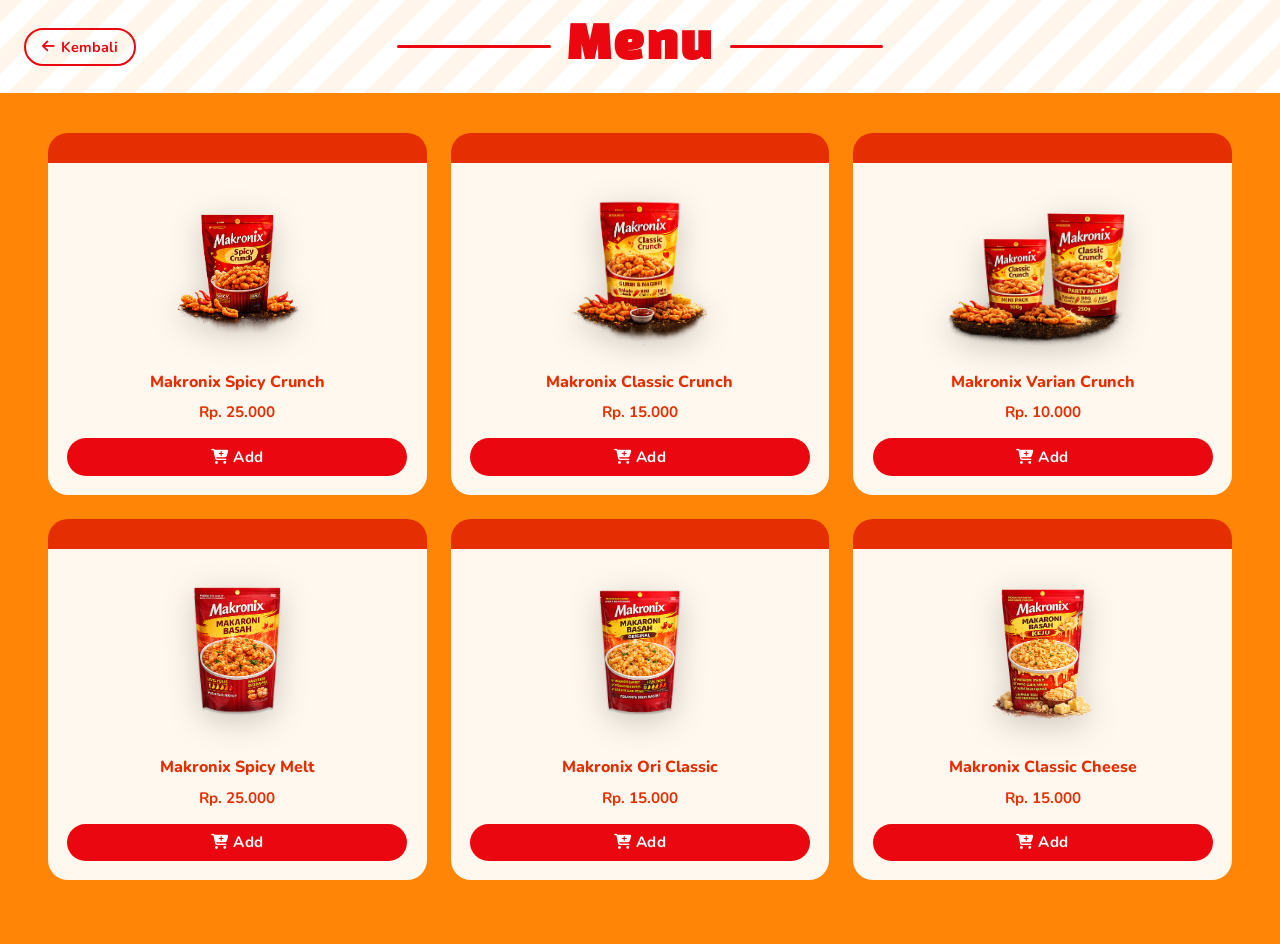
==== menu/index.html @ 7884b66d "style: menambah teks kembali di tombol kembali" ====
<!DOCTYPE html>
<html lang="en">
<head>
    <meta charset="UTF-8">
    <meta name="viewport" content="width=device-width, initial-scale=1.0">
    <title>Menu - Makronix</title>
    <link rel="icon" type="image/x-icon" href="/assets/logo.png">
    <link rel="stylesheet" href="style.css">
    <link rel="stylesheet" href="https://cdnjs.cloudflare.com/ajax/libs/font-awesome/6.5.1/css/all.min.css">
    <link rel="preconnect" href="https://fonts.googleapis.com" />
    <link rel="preconnect" href="https://fonts.gstatic.com" crossorigin />
    <link
        href="https://fonts.googleapis.com/css2?family=Black+Han+Sans&family=Nunito:wght@400;600;700;800;900&display=swap"
        rel="stylesheet" />
</head>
<body>
    <section class="header">
        <a href="../"><i class="fa-solid fa-arrow-left"></i> Kembali</a>
        <h1>Menu</h1>
    </section>

    <section class="menu-list">
        <div class="menu-card">
            <img src="/assets/menu/Makronix-Spicy-Crunch.png" alt="Makronix Spicy Crunch">
            <h2>Makronix Spicy Crunch</h2>
            <h2>Rp. 25.000</h2>
            <button class="add-btn"><i class="fa-solid fa-cart-plus"></i> Add</button>
        </div>
        <div class="menu-card">
            <img src="/assets/menu/Makronix-Classic-Crunch.png" alt="Makronix Classic Crunch">
            <h2>Makronix Classic Crunch</h2>
            <h2>Rp. 15.000</h2>
            <button class="add-btn"><i class="fa-solid fa-cart-plus"></i> Add</button>
        </div>
        <div class="menu-card">
            <img src="/assets/menu/Makronix-Varian-Crunch.png" alt="Makronix Varian Crunch">
            <h2>Makronix Varian Crunch</h2>
            <h2>Rp. 10.000</h2>
            <button class="add-btn"><i class="fa-solid fa-cart-plus"></i> Add</button>
        </div>
        <div class="menu-card">
            <img src="/assets/menu/Makronix-Spicy-Melt.png" alt="Makronix Spicy Melt">
            <h2>Makronix Spicy Melt</h2>
            <h2>Rp. 25.000</h2>
            <button class="add-btn"><i class="fa-solid fa-cart-plus"></i> Add</button>
        </div>
        <div class="menu-card">
            <img src="/assets/menu/Makronix-Ori-Classic.png" alt="Makronix Ori Classic">
            <h2>Makronix Ori Classic</h2>
            <h2>Rp. 15.000</h2>
            <button class="add-btn"><i class="fa-solid fa-cart-plus"></i> Add</button>
        </div>
        <div class="menu-card">
            <img src="/assets/menu/Makronix-CLassic-Cheese.png" alt="Makronix Classic Cheese">
            <h2>Makronix Classic Cheese</h2>
            <h2>Rp. 15.000</h2>
            <button class="add-btn"><i class="fa-solid fa-cart-plus"></i> Add</button>
        </div>
    </section>

</body>
</html>
---- menu/style.css ----
/* ============================================
   menu.css — Halaman Menu Makronix
   Gunakan bersama style.css (root variables)
   ============================================ */

/* Import root variables dari style.css jika dipakai standalone */
:root {
    --max-w: 1400px;
    --px: clamp(1.5rem, 4vw, 3rem);
    --color-primary:      #EA070F;
    --color-primary-dark: #E52E02;
    --color-secondary:    #FF8506;
    --color-accent:       #EDFE00;
    --color-text:         #1a0a00;
    --color-bg-warm:      #FFF8EE;
    --color-white:        #ffffff;
}

/* ============================================
   BASE
   ============================================ */
*, *::before, *::after {
    margin: 0;
    padding: 0;
    box-sizing: border-box;
}

body {
    font-family: 'Nunito', sans-serif;
    background-color: var(--color-secondary);
    min-height: 100vh;
    overflow-x: hidden;
}

/* ============================================
   HEADER
   ============================================ */
.header {
    background-color: var(--color-white);
    padding: 1.2rem 1.5rem;
    display: flex;
    align-items: center;
    justify-content: center;
    position: relative;

    /* garis diagonal tipis ala desain */
    background-image: repeating-linear-gradient(
        -45deg,
        transparent 0,
        transparent 18px,
        rgba(255, 133, 6, 0.08) 18px,
        rgba(255, 133, 6, 0.08) 36px
    );
}

.header a {
    position: absolute;
    left: 1.5rem;
    color: var(--color-primary);
    font-size: 0.9rem;
    font-weight: 700;
    text-decoration: none;
    padding: 0.45rem 1rem;
    border-radius: 999px;
    border: 2px solid var(--color-primary);
    display: flex;
    align-items: center;
    gap: 6px;
    transition: background 0.25s ease, color 0.25s ease;
}

.header a:hover {
    background: var(--color-primary);
    color: var(--color-white);
}

.header h1 {
    font-family: 'Black Han Sans', sans-serif;
    font-size: clamp(1.8rem, 4vw, 2.8rem);
    color: var(--color-primary);
    letter-spacing: 2px;
    /* garis kiri-kanan ala desain */
    display: flex;
    align-items: center;
    gap: 16px;
}

.header h1::before,
.header h1::after {
    content: '';
    display: block;
    width: clamp(60px, 12vw, 160px);
    height: 3px;
    background: var(--color-primary);
    border-radius: 2px;
}

/* ============================================
   MENU LIST — GRID
   ============================================ */
.menu-list {
    max-width: 1400px;
    margin: 0 auto;
    padding: 2.5rem var(--px) 4rem;

    display: grid;
    grid-template-columns: repeat(3, 1fr);
    gap: 1.5rem;
}

/* ============================================
   MENU CARD
   ============================================ */
.menu-card {
    background: var(--color-bg-warm);
    border-top: 30px solid var(--color-primary-dark);
    border-radius: 20px;
    padding: 1.4rem 1.2rem 1.2rem;

    display: flex;
    flex-direction: column;
    align-items: center;
    gap: 0.6rem;
    text-align: center;

    transition: transform 0.25s ease, box-shadow 0.25s ease;
    cursor: pointer;
}

.menu-card:hover {
    transform: translateY(-6px) scale(1.02);
    box-shadow: 0 12px 30px rgba(234, 7, 15, 0.2);
}

/* Area gambar produk */
.menu-card img {
    width: 100%;
    height: 170px;
    object-fit: contain;
    filter: drop-shadow(0 8px 16px rgba(0,0,0,0.2));
    transition: transform 0.3s ease;
}

.menu-card:hover img {
    transform: translateY(-5px) scale(1.04);
}

/* Placeholder gambar kosong */
.menu-card img:not([src]),
.menu-card img[src=""] {
    background: linear-gradient(135deg, #f0e8d8 0%, #e8dcc8 100%);
    border-radius: 12px;
    opacity: 0.5;
}

/* Nama produk */
.menu-card h2:first-of-type {
    font-size: 1rem;
    font-weight: 800;
    color: var(--color-primary-dark);
    line-height: 1.3;
    margin-top: 0.4rem;
}

/* Harga */
.menu-card h2:last-of-type {
    font-size: 0.95rem;
    font-weight: 700;
    color: var(--color-primary-dark);
    margin-bottom: 0.4rem;
}

/* Tombol Add */
.menu-card .add-btn,
.menu-card button {
    margin-top: auto;
    width: 100%;
    padding: 0.55rem 1rem;
    border: none;
    border-radius: 999px;
    background: var(--color-primary);
    color: var(--color-white);
    font-family: 'Nunito', sans-serif;
    font-size: 0.95rem;
    font-weight: 700;
    cursor: pointer;
    letter-spacing: 0.5px;
    transition: background 0.2s ease, transform 0.2s ease, box-shadow 0.2s ease;
}

.menu-card .add-btn:hover,
.menu-card button:hover {
    background: var(--color-primary-dark);
    transform: scale(0.96);
    box-shadow: 0 6px 18px rgba(234, 7, 15, 0.35);
}

/* ============================================
   RESPONSIVE
   ============================================ */
@media (max-width: 768px) {
    .menu-list {
        grid-template-columns: repeat(2, 1fr);
        gap: 1.2rem;
        padding: 2rem var(--px) 3rem;
    }

    .menu-card img {
        height: 140px;
    }

    .menu-card h2:first-of-type {
        font-size: 0.9rem;
    }

    .menu-card h2:last-of-type {
        font-size: 0.85rem;
    }
}

@media (max-width: 400px) {
    .menu-list {
        grid-template-columns: 1fr;
        padding: 1.5rem var(--px) 2.5rem;
    }

    .menu-card img {
        height: 180px;
    }

    .header h1 {
        font-size: 1.6rem;
    }
}
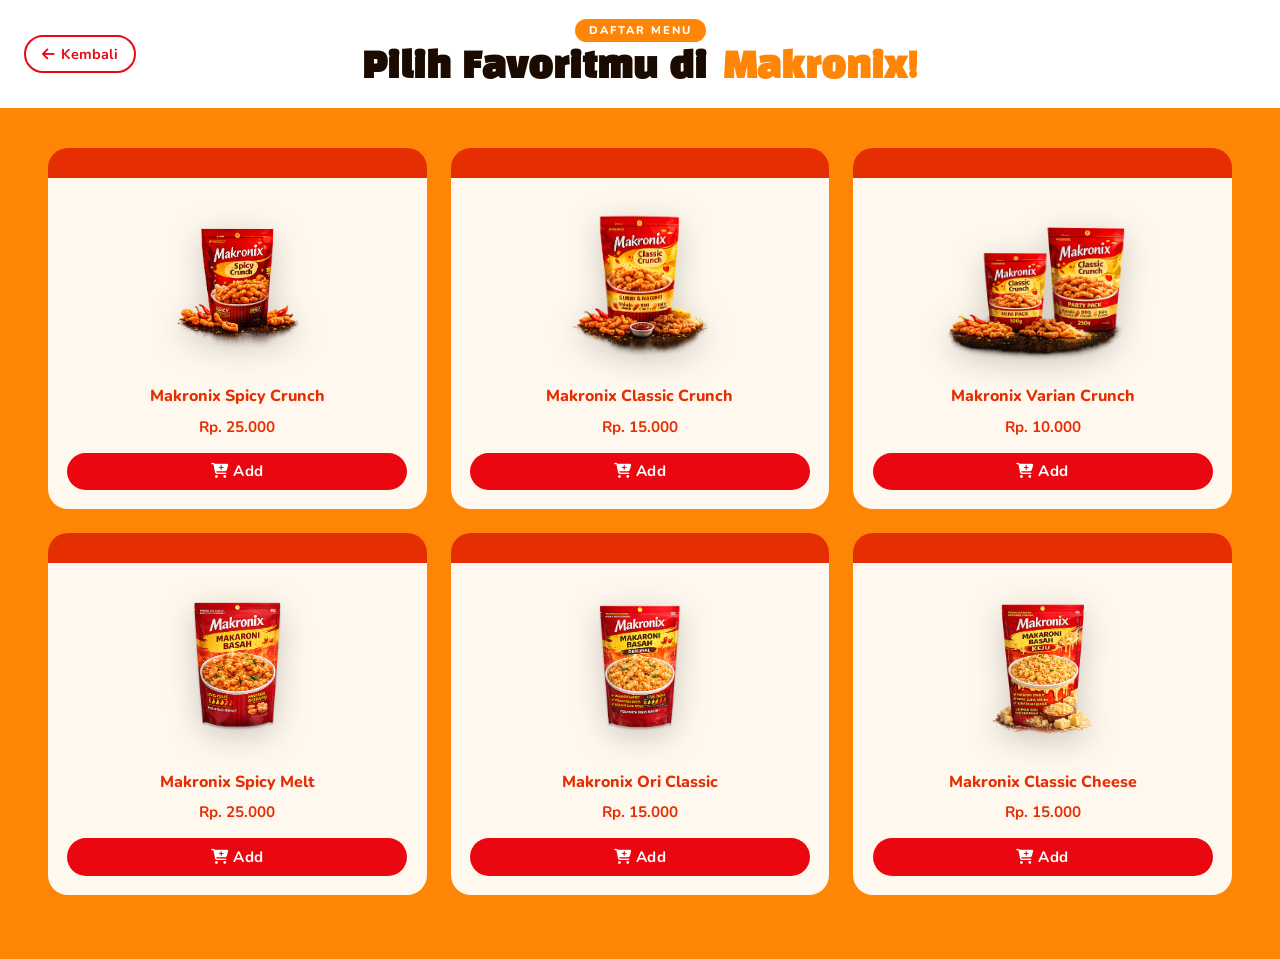
==== commit 9623673d: "style: ubah tema warna judul menu agar konsisten" ====
--- a/menu/index.html
+++ b/menu/index.html
@@ -15,8 +15,11 @@
 </head>
 <body>
     <section class="header">
-        <a href="../"><i class="fa-solid fa-arrow-left"></i> Kembali</a>
-        <h1>Menu</h1>
+    <a href="../"><i class="fa-solid fa-arrow-left"></i> Kembali</a>
+    <div class="header-title">
+        <span class="header-badge">DAFTAR MENU</span>
+        <h1>Pilih Favoritmu di <em>Makronix!</em></h1>
+    </div>
     </section>
 
     <section class="menu-list">
--- a/menu/style.css
+++ b/menu/style.css
@@ -42,15 +42,6 @@
     align-items: center;
     justify-content: center;
     position: relative;
-
-    /* garis diagonal tipis ala desain */
-    background-image: repeating-linear-gradient(
-        -45deg,
-        transparent 0,
-        transparent 18px,
-        rgba(255, 133, 6, 0.08) 18px,
-        rgba(255, 133, 6, 0.08) 36px
-    );
 }
 
 .header a {
@@ -76,23 +67,35 @@
 
 .header h1 {
     font-family: 'Black Han Sans', sans-serif;
-    font-size: clamp(1.8rem, 4vw, 2.8rem);
-    color: var(--color-primary);
+    font-size: clamp(1.4rem, 3vw, 2.2rem);
+    font-weight: 900;
+    line-height: 1.15;
+    color: var(--color-text);
+    display: flex;
+    align-items: center;
+    gap: 16px;
+}
+
+.header h1 em {
+    font-style: normal;
+    color: var(--color-secondary);
+}
+
+.header-title {
+    display: flex;
+    flex-direction: column;
+    align-items: center;
+    gap: 6px;
+}
+
+.header-badge {
+    background: var(--color-secondary);
+    color: var(--color-white);
+    font-size: 0.7rem;
+    font-weight: 800;
     letter-spacing: 2px;
-    /* garis kiri-kanan ala desain */
-    display: flex;
-    align-items: center;
-    gap: 16px;
-}
-
-.header h1::before,
-.header h1::after {
-    content: '';
-    display: block;
-    width: clamp(60px, 12vw, 160px);
-    height: 3px;
-    background: var(--color-primary);
-    border-radius: 2px;
+    padding: 4px 14px;
+    border-radius: 999px;
 }
 
 /* ============================================
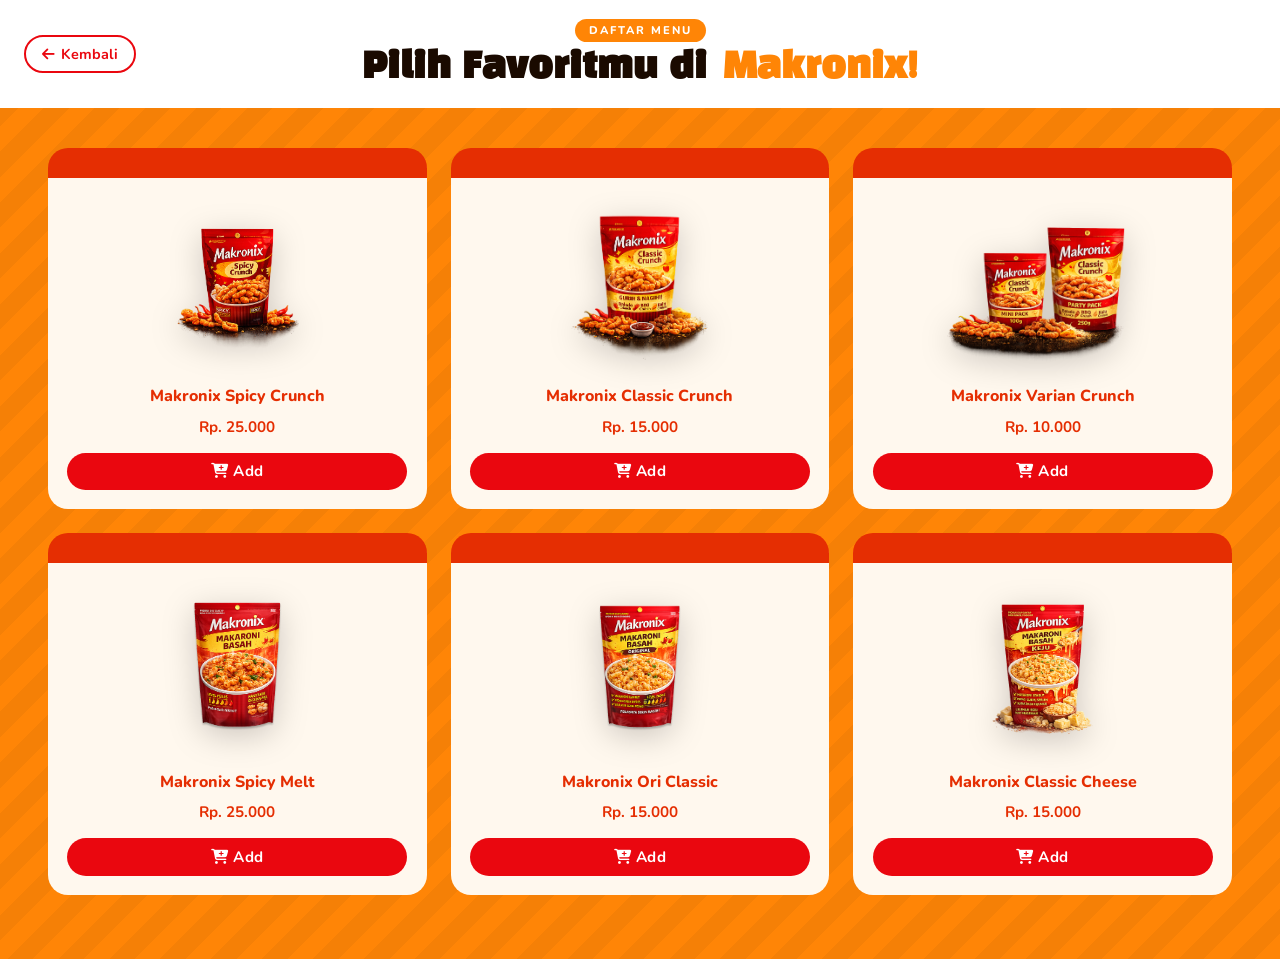
==== commit 363ddb12: "style: menghapus teks kembali di tampilan mobile" ====
--- a/menu/index.html
+++ b/menu/index.html
@@ -15,10 +15,10 @@
 </head>
 <body>
     <section class="header">
-    <a href="../"><i class="fa-solid fa-arrow-left"></i> Kembali</a>
+    <a href="../"><i class="fa-solid fa-arrow-left"></i><span class="btn-label"> Kembali</span></a>
     <div class="header-title">
         <span class="header-badge">DAFTAR MENU</span>
-        <h1>Pilih Favoritmu di <em>Makronix!</em></h1>
+        <h1>Pilih Favoritmu di<em>Makronix!</em></h1>
     </div>
     </section>
 
--- a/menu/style.css
+++ b/menu/style.css
@@ -30,6 +30,13 @@
     background-color: var(--color-secondary);
     min-height: 100vh;
     overflow-x: hidden;
+    background-image: repeating-linear-gradient(
+        -45deg,
+        transparent 0,
+        transparent 18px,
+        rgba(0, 0, 0, 0.04) 18px,
+        rgba(0, 0, 0, 0.04) 36px
+    );
 }
 
 /* ============================================
@@ -202,6 +209,36 @@
    RESPONSIVE
    ============================================ */
 @media (max-width: 768px) {
+     .header {
+        padding: 0.8rem 1.2rem;
+        flex-direction: row;        /* ubah ke row */
+        align-items: center;
+        justify-content: center;
+        position: relative;         /* tetap relative */
+    }
+
+    .header a {
+        position: absolute;         /* balik ke absolute */
+        left: 1.2rem;
+        font-size: 0.8rem;
+        padding: 0.35rem 0.6rem;
+    }
+
+    .header-title {
+        width: 100%;
+        align-items: center;
+        padding: 0 3.5rem;          /* beri ruang biar ga nabrak tombol back */
+        padding-right: 2rem;
+    }
+
+    .header h1 {
+        font-size: clamp(0.95rem, 4.5vw, 1.4rem);
+        text-align: center;
+        white-space: nowrap;
+    }
+    .header a .btn-label {
+        display: none;
+    }
     .menu-list {
         grid-template-columns: repeat(2, 1fr);
         gap: 1.2rem;
@@ -232,6 +269,11 @@
     }
 
     .header h1 {
-        font-size: 1.6rem;
+        font-size: 1rem;
+    }
+
+    .header-badge {
+        font-size: 0.6rem;
+        letter-spacing: 1.5px;
     }
 }
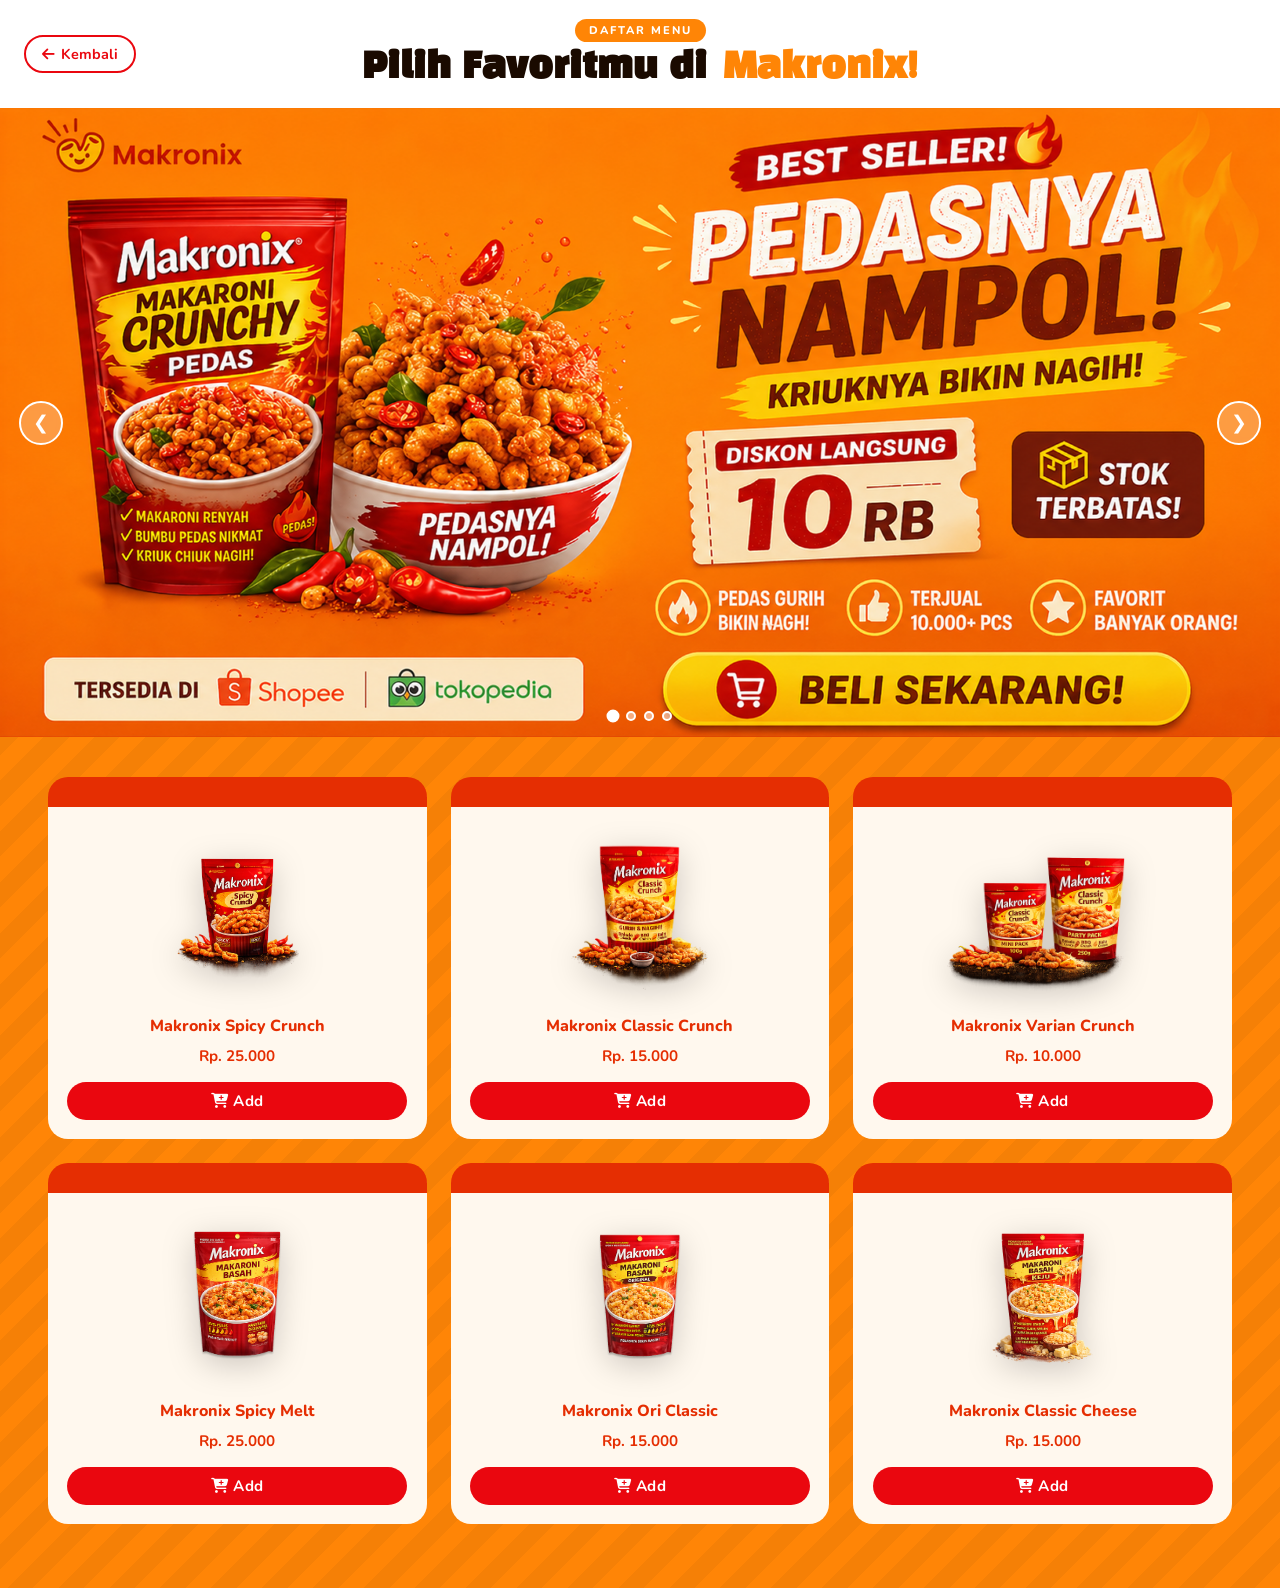
==== commit e61481bf: "feat: menambah banner di halaman menu" ====
--- a/menu/index.html
+++ b/menu/index.html
@@ -1,5 +1,6 @@
 <!DOCTYPE html>
 <html lang="en">
+
 <head>
     <meta charset="UTF-8">
     <meta name="viewport" content="width=device-width, initial-scale=1.0">
@@ -13,13 +14,33 @@
         href="https://fonts.googleapis.com/css2?family=Black+Han+Sans&family=Nunito:wght@400;600;700;800;900&display=swap"
         rel="stylesheet" />
 </head>
+
 <body>
     <section class="header">
-    <a href="../"><i class="fa-solid fa-arrow-left"></i><span class="btn-label"> Kembali</span></a>
-    <div class="header-title">
-        <span class="header-badge">DAFTAR MENU</span>
-        <h1>Pilih Favoritmu di<em>Makronix!</em></h1>
-    </div>
+        <a href="../"><i class="fa-solid fa-arrow-left"></i><span class="btn-label"> Kembali</span></a>
+        <div class="header-title">
+            <span class="header-badge">DAFTAR MENU</span>
+            <h1>Pilih Favoritmu di<em>Makronix!</em></h1>
+        </div>
+    </section>
+
+    <section class="banner">
+        <div class="banner-track">
+            <div class="banner-slide"><img src="/assets/banner/banner1.png" alt="Banner 1"></div>
+            <div class="banner-slide"><img src="/assets/banner/banner2.png" alt="Banner 2"></div>
+            <div class="banner-slide"><img src="/assets/banner/banner3.png" alt="Banner 3"></div>
+            <div class="banner-slide"><img src="/assets/banner/banner4.png" alt="Banner 4"></div>
+        </div>
+
+        <button class="banner-btn banner-prev">&#10094;</button>
+        <button class="banner-btn banner-next">&#10095;</button>
+
+        <div class="banner-dots">
+            <span class="dot active"></span>
+            <span class="dot"></span>
+            <span class="dot"></span>
+            <span class="dot"></span>
+        </div>
     </section>
 
     <section class="menu-list">
@@ -60,6 +81,7 @@
             <button class="add-btn"><i class="fa-solid fa-cart-plus"></i> Add</button>
         </div>
     </section>
+    <script src="/menu/script.js"></script>
+</body>
 
-</body>
 </html>
--- a/menu/style.css
+++ b/menu/style.css
@@ -276,4 +276,98 @@
         font-size: 0.6rem;
         letter-spacing: 1.5px;
     }
+}
+
+/* ============================================
+   BANNER SLIDER
+   ============================================ */
+.banner {
+    position: relative;
+    width: 100%;
+    overflow: hidden;
+}
+
+.banner-track {
+    display: flex;
+    transition: transform 0.5s cubic-bezier(0.4, 0, 0.2, 1);
+}
+
+.banner-slide {
+    min-width: 100%;
+}
+
+.banner-slide img {
+    width: 100%;
+    height: auto;
+    object-fit: contain;
+    display: block;
+}
+
+/* Tombol prev/next */
+.banner-btn {
+    position: absolute;
+    top: 50%;
+    transform: translateY(-50%);
+    background: rgba(255, 255, 255, 0.25);
+    border: 2px solid var(--color-white);
+    color: var(--color-white);
+    font-size: 1.2rem;
+    width: 44px;
+    height: 44px;
+    border-radius: 50%;
+    cursor: pointer;
+    display: flex;
+    align-items: center;
+    justify-content: center;
+    transition: background 0.25s ease, transform 0.25s ease;
+    backdrop-filter: blur(4px);
+    z-index: 10;
+}
+
+.banner-btn:hover {
+    background: var(--color-primary);
+    border-color: var(--color-primary);
+    transform: translateY(-50%) scale(1.1);
+}
+
+.banner-prev { left: 1.2rem; }
+.banner-next { right: 1.2rem; }
+
+/* Dots */
+.banner-dots {
+    position: absolute;
+    bottom: 1rem;
+    left: 50%;
+    transform: translateX(-50%);
+    display: flex;
+    gap: 8px;
+    z-index: 10;
+}
+
+.dot {
+    width: 10px;
+    height: 10px;
+    border-radius: 50%;
+    background: rgba(255, 255, 255, 0.5);
+    border: 2px solid var(--color-white);
+    cursor: pointer;
+    transition: background 0.3s ease, transform 0.3s ease;
+}
+
+.dot.active {
+    background: var(--color-white);
+    transform: scale(1.3);
+}
+
+/* Responsive */
+@media (max-width: 768px) {
+    .banner-slide img {
+        height: 220px;
+    }
+
+    .banner-btn {
+        width: 36px;
+        height: 36px;
+        font-size: 1rem;
+    }
 }
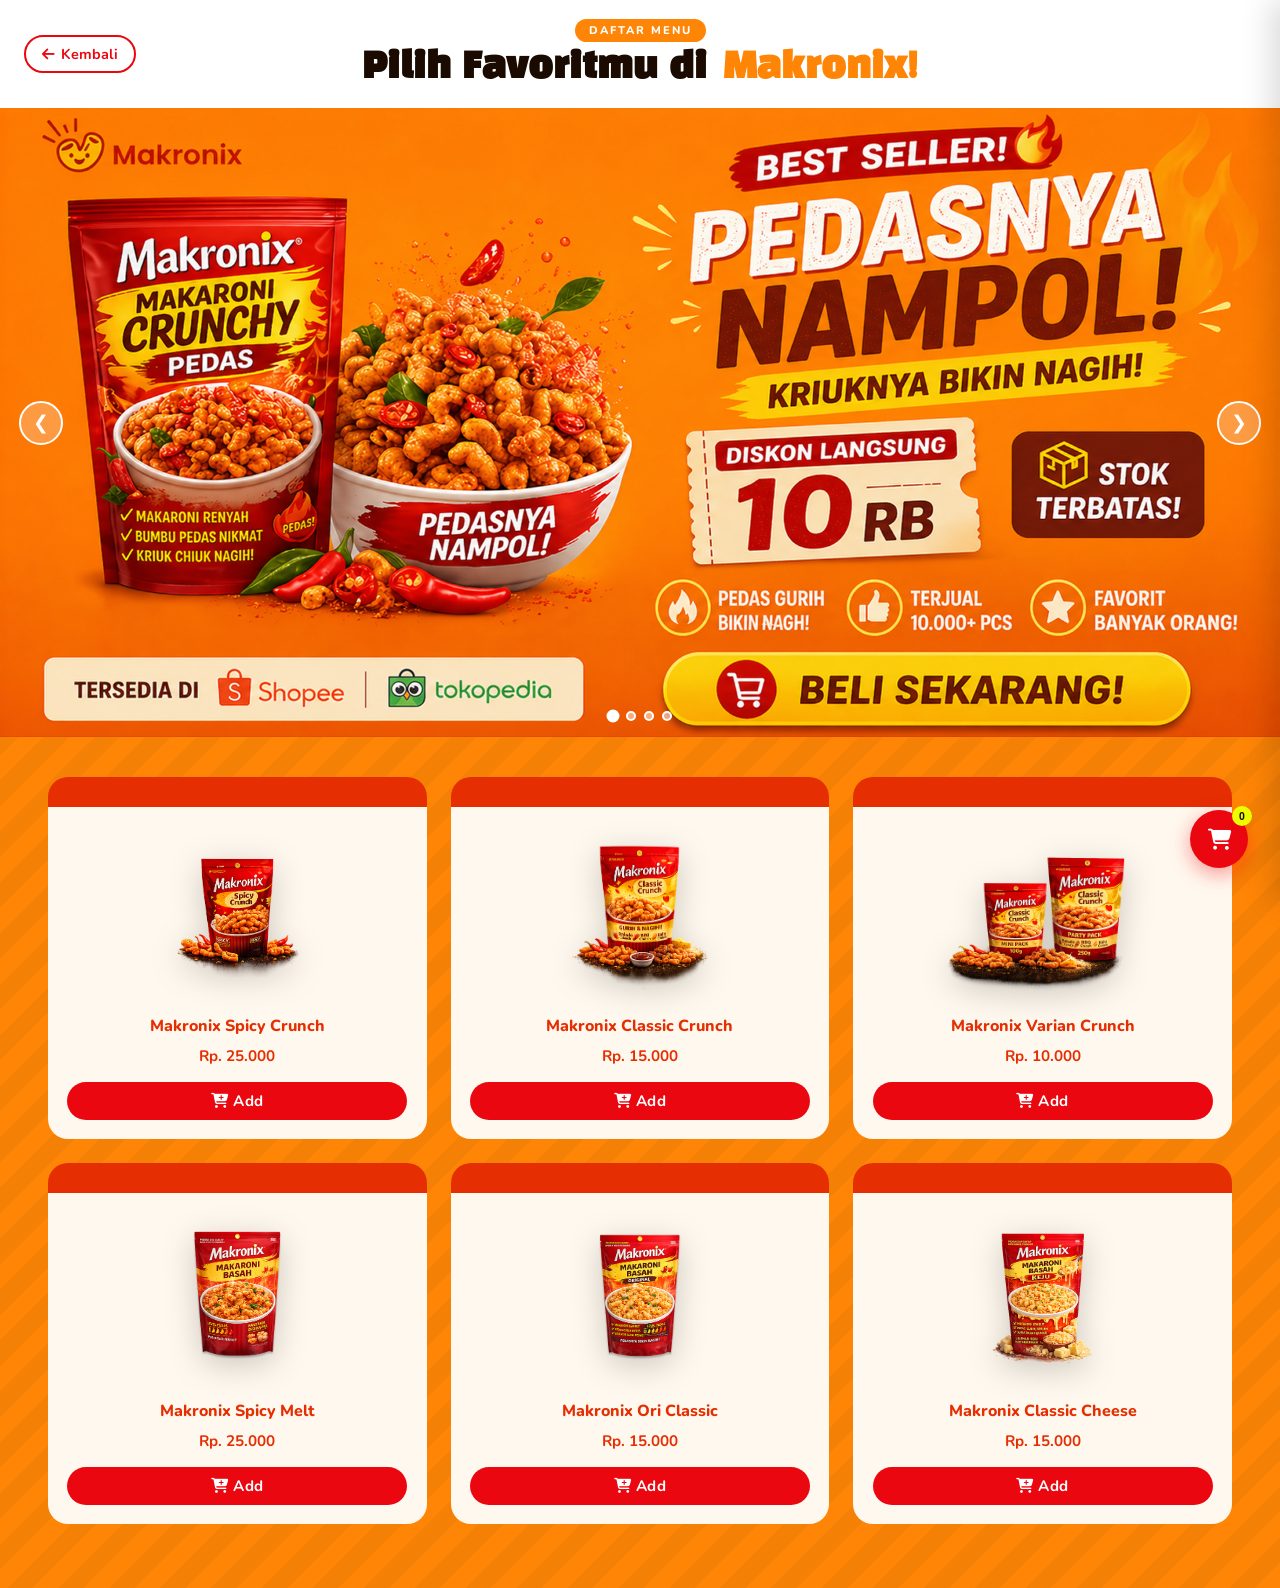
==== commit ab98050f: "feat: menambah fitur keranjang di halaman menu" ====
--- a/menu/index.html
+++ b/menu/index.html
@@ -81,7 +81,40 @@
             <button class="add-btn"><i class="fa-solid fa-cart-plus"></i> Add</button>
         </div>
     </section>
+    <!-- Floating Cart Button -->
+    <button class="cart-fab" id="cartFab">
+        <i class="fa-solid fa-cart-shopping"></i>
+        <span class="cart-badge" id="cartBadge">0</span>
+    </button>
+
+    <!-- Cart Drawer -->
+    <div class="cart-overlay" id="cartOverlay"></div>
+    <div class="cart-drawer" id="cartDrawer">
+        <div class="cart-drawer-header">
+            <h2>Keranjang</h2>
+            <button class="cart-close" id="cartClose"><i class="fa-solid fa-xmark"></i></button>
+        </div>
+
+        <div class="cart-items" id="cartItems">
+
+        </div>
+
+        <div class="cart-footer" id="cartFooter">
+            <div class="cart-total">
+                <span>Total</span>
+                <strong id="cartTotal">Rp. 0</strong>
+            </div>
+            <div class="cart-wa-wrap">
+                <label>Pesan WA:</label>
+                <textarea id="waMessage" rows="5"></textarea>
+            </div>
+            <button class="cart-send-btn" id="cartSend">
+                <i class="fa-brands fa-whatsapp"></i> Kirim ke WhatsApp
+            </button>
+        </div>
+    </div>
     <script src="/menu/script.js"></script>
+    <script src="/menu/cart.js"></script>
 </body>
 
 </html>
--- a/menu/style.css
+++ b/menu/style.css
@@ -1,9 +1,3 @@
-/* ============================================
-   menu.css — Halaman Menu Makronix
-   Gunakan bersama style.css (root variables)
-   ============================================ */
-
-/* Import root variables dari style.css jika dipakai standalone */
 :root {
     --max-w: 1400px;
     --px: clamp(1.5rem, 4vw, 3rem);
@@ -16,9 +10,6 @@
     --color-white:        #ffffff;
 }
 
-/* ============================================
-   BASE
-   ============================================ */
 *, *::before, *::after {
     margin: 0;
     padding: 0;
@@ -370,4 +361,317 @@
         height: 36px;
         font-size: 1rem;
     }
+}
+
+/* ============================================
+   FLOATING CART
+   ============================================ */
+.cart-fab {
+    position: fixed;
+    bottom: 2rem;
+    right: 2rem;
+    width: 58px;
+    height: 58px;
+    border-radius: 50%;
+    background: var(--color-primary);
+    color: var(--color-white);
+    border: none;
+    font-size: 1.3rem;
+    cursor: pointer;
+    display: flex;
+    align-items: center;
+    justify-content: center;
+    box-shadow: 0 6px 20px rgba(234,7,15,0.4);
+    z-index: 999;
+    transition: transform 0.2s ease, background 0.2s ease;
+}
+
+.cart-fab:hover {
+    background: var(--color-primary-dark);
+    transform: scale(1.08);
+}
+
+.cart-badge {
+    position: absolute;
+    top: -4px;
+    right: -4px;
+    background: var(--color-accent);
+    color: var(--color-text);
+    font-size: 0.65rem;
+    font-weight: 900;
+    min-width: 20px;
+    height: 20px;
+    border-radius: 999px;
+    display: flex;
+    align-items: center;
+    justify-content: center;
+    padding: 0 4px;
+}
+
+/* ============================================
+   CART OVERLAY + DRAWER
+   ============================================ */
+.cart-overlay {
+    position: fixed;
+    inset: 0;
+    background: rgba(0,0,0,0.4);
+    backdrop-filter: blur(3px);
+    z-index: 1000;
+    opacity: 0;
+    pointer-events: none;
+    transition: opacity 0.3s ease;
+}
+
+.cart-overlay.active {
+    opacity: 1;
+    pointer-events: all;
+}
+
+.cart-drawer {
+    position: fixed;
+    top: 0;
+    right: 0;
+    width: 420px;
+    max-width: 100vw;
+    height: 100vh;
+    background: var(--color-bg-warm);
+    z-index: 1001;
+    display: flex;
+    flex-direction: column;
+    transform: translateX(100%);
+    transition: transform 0.35s cubic-bezier(0.4,0,0.2,1);
+    box-shadow: -8px 0 30px rgba(0,0,0,0.15);
+}
+
+.cart-drawer.active {
+    transform: translateX(0);
+}
+
+.cart-drawer-header {
+    display: flex;
+    align-items: center;
+    justify-content: space-between;
+    padding: 1.2rem 1.5rem;
+    border-bottom: 2px solid rgba(234,7,15,0.1);
+    background: var(--color-white);
+}
+
+.cart-drawer-header h2 {
+    font-family: 'Black Han Sans', sans-serif;
+    font-size: 1.3rem;
+    color: var(--color-primary);
+}
+
+.cart-close {
+    background: none;
+    border: none;
+    font-size: 1.3rem;
+    color: var(--color-text);
+    cursor: pointer;
+    padding: 4px 8px;
+    border-radius: 8px;
+    transition: background 0.2s;
+}
+
+.cart-close:hover { background: rgba(0,0,0,0.06); }
+
+/* ============================================
+   CART ITEMS
+   ============================================ */
+.cart-items {
+    flex: 1;
+    overflow-y: auto;
+    padding: 1rem 1.2rem;
+    display: flex;
+    flex-direction: column;
+    gap: 1rem;
+}
+
+.cart-empty {
+    text-align: center;
+    color: #999;
+    margin-top: 3rem;
+    font-size: 0.95rem;
+}
+
+.cart-item {
+    background: var(--color-white);
+    border-radius: 14px;
+    padding: 1rem;
+    display: flex;
+    flex-direction: column;
+    gap: 0.6rem;
+    box-shadow: 0 2px 8px rgba(0,0,0,0.06);
+}
+
+.cart-item-top {
+    display: flex;
+    align-items: center;
+    justify-content: space-between;
+    gap: 0.5rem;
+}
+
+.cart-item-name {
+    font-weight: 800;
+    font-size: 0.95rem;
+    color: var(--color-primary-dark);
+    flex: 1;
+}
+
+.cart-item-remove {
+    background: none;
+    border: none;
+    color: #ccc;
+    cursor: pointer;
+    font-size: 1rem;
+    transition: color 0.2s;
+}
+
+.cart-item-remove:hover { color: var(--color-primary); }
+
+.cart-item-selectors {
+    display: flex;
+    flex-wrap: wrap;
+    gap: 0.5rem;
+}
+
+.cart-item-selectors label {
+    font-size: 0.75rem;
+    font-weight: 700;
+    color: #888;
+    display: flex;
+    align-items: center;
+    gap: 4px;
+}
+
+.cart-item-selectors select {
+    border: 1.5px solid #e0d8cc;
+    border-radius: 8px;
+    padding: 3px 8px;
+    font-family: 'Nunito', sans-serif;
+    font-size: 0.8rem;
+    font-weight: 700;
+    color: var(--color-text);
+    background: var(--color-bg-warm);
+    cursor: pointer;
+}
+
+.cart-item-bottom {
+    display: flex;
+    align-items: center;
+    justify-content: space-between;
+}
+
+.cart-item-price {
+    font-weight: 800;
+    font-size: 0.95rem;
+    color: var(--color-primary);
+}
+
+.cart-qty {
+    display: flex;
+    align-items: center;
+    gap: 8px;
+}
+
+.cart-qty button {
+    width: 28px;
+    height: 28px;
+    border-radius: 50%;
+    border: 2px solid var(--color-primary);
+    background: none;
+    color: var(--color-primary);
+    font-size: 1rem;
+    font-weight: 900;
+    cursor: pointer;
+    display: flex;
+    align-items: center;
+    justify-content: center;
+    transition: background 0.2s, color 0.2s;
+}
+
+.cart-qty button:hover {
+    background: var(--color-primary);
+    color: var(--color-white);
+}
+
+.cart-qty span {
+    font-weight: 800;
+    font-size: 1rem;
+    min-width: 24px;
+    text-align: center;
+}
+
+/* ============================================
+   CART FOOTER
+   ============================================ */
+.cart-footer {
+    padding: 1rem 1.2rem 1.5rem;
+    border-top: 2px solid rgba(234,7,15,0.1);
+    background: var(--color-white);
+    display: flex;
+    flex-direction: column;
+    gap: 0.8rem;
+}
+
+.cart-total {
+    display: flex;
+    justify-content: space-between;
+    align-items: center;
+    font-size: 1rem;
+    font-weight: 700;
+}
+
+.cart-total strong {
+    font-size: 1.2rem;
+    color: var(--color-primary);
+}
+
+.cart-wa-wrap label {
+    font-size: 0.75rem;
+    font-weight: 800;
+    color: #888;
+    display: block;
+    margin-bottom: 4px;
+}
+
+.cart-wa-wrap textarea {
+    width: 100%;
+    border: 1.5px solid #e0d8cc;
+    border-radius: 10px;
+    padding: 0.6rem 0.8rem;
+    font-family: 'Nunito', sans-serif;
+    font-size: 0.8rem;
+    color: var(--color-text);
+    background: var(--color-bg-warm);
+    resize: vertical;
+    line-height: 1.5;
+}
+
+.cart-send-btn {
+    width: 100%;
+    padding: 0.75rem;
+    border: none;
+    border-radius: 999px;
+    background: #25D366;
+    color: var(--color-white);
+    font-family: 'Nunito', sans-serif;
+    font-size: 1rem;
+    font-weight: 800;
+    cursor: pointer;
+    display: flex;
+    align-items: center;
+    justify-content: center;
+    gap: 8px;
+    transition: background 0.2s, transform 0.2s;
+}
+
+.cart-send-btn:hover {
+    background: #1ebe5d;
+    transform: scale(0.98);
+}
+
+@media (max-width: 480px) {
+    .cart-drawer { width: 100vw; }
+    .cart-fab { bottom: 1.5rem; right: 1.5rem; }
 }
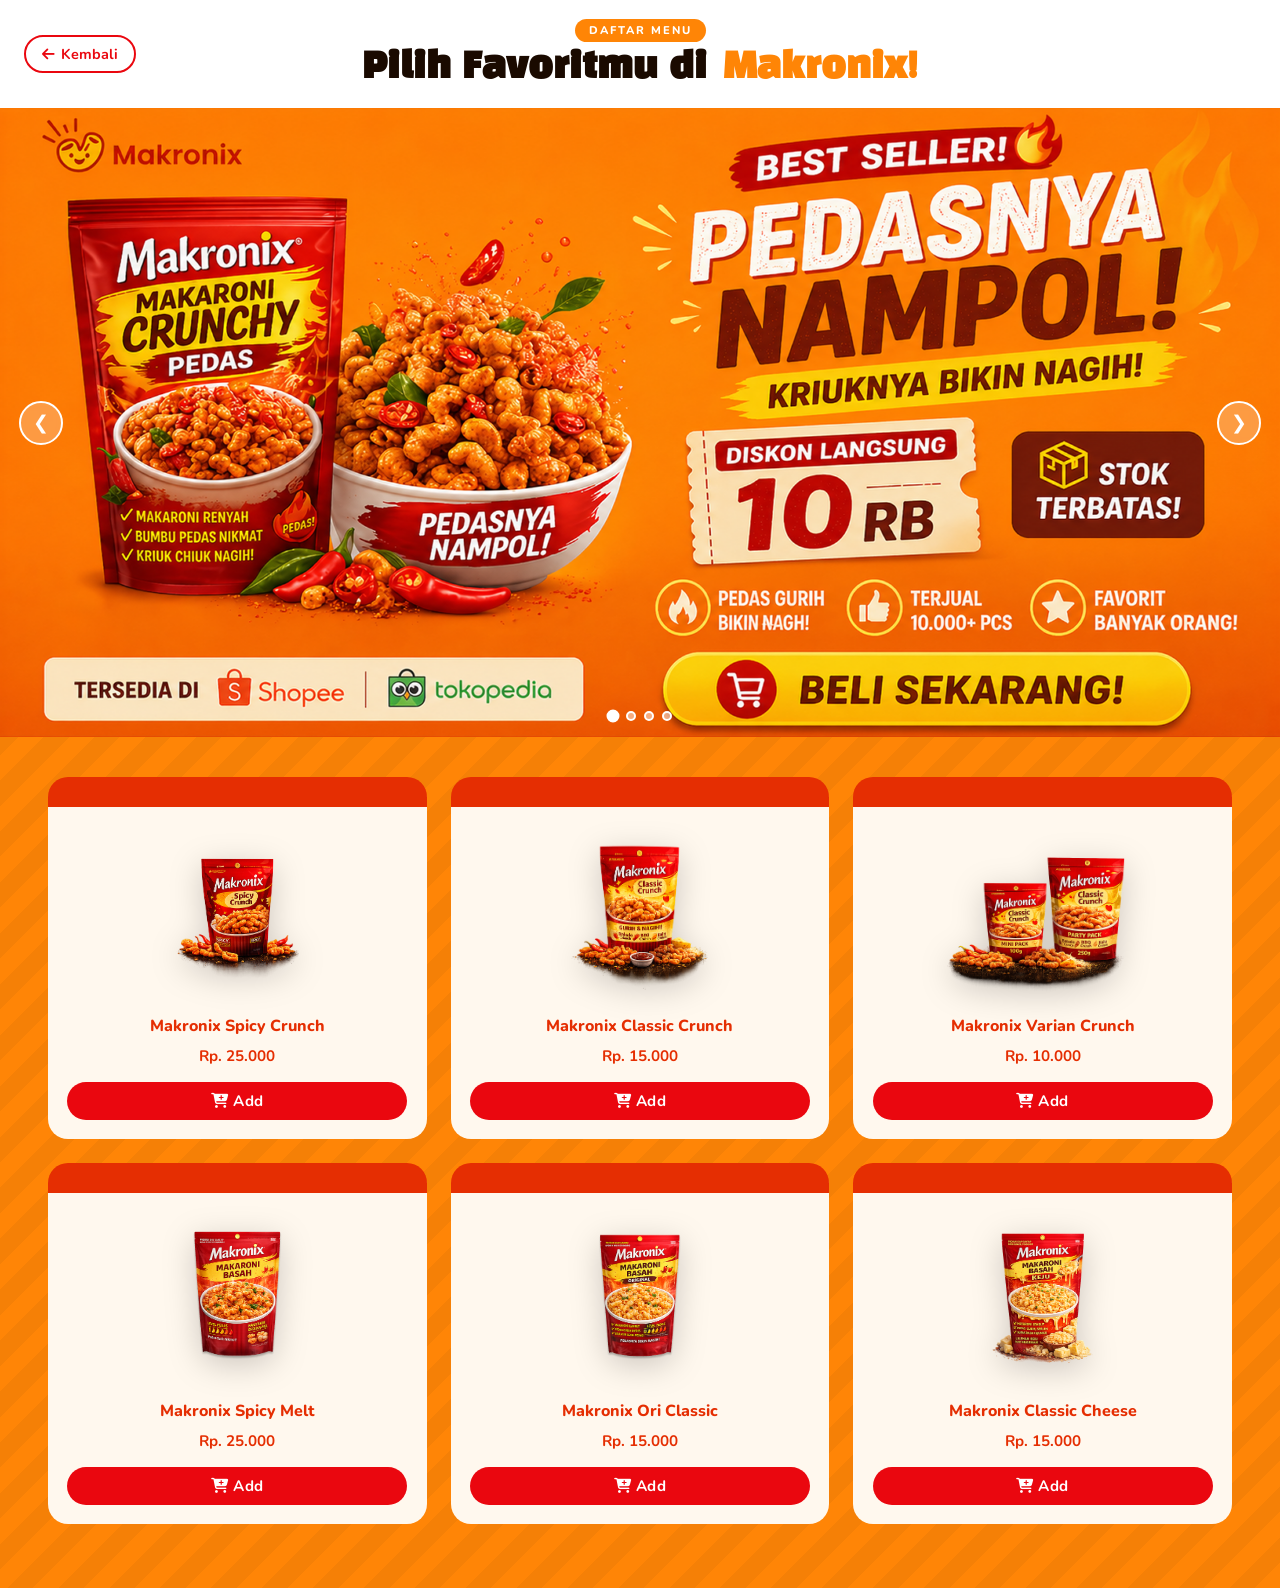
==== commit acc36cb0: "Merge pull request #1 from Vauzi-17/feature/banner-menu feat: tambah banner di halaman menu" ====
--- a/menu/index.html
+++ b/menu/index.html
@@ -81,40 +81,7 @@
             <button class="add-btn"><i class="fa-solid fa-cart-plus"></i> Add</button>
         </div>
     </section>
-    <!-- Floating Cart Button -->
-    <button class="cart-fab" id="cartFab">
-        <i class="fa-solid fa-cart-shopping"></i>
-        <span class="cart-badge" id="cartBadge">0</span>
-    </button>
-
-    <!-- Cart Drawer -->
-    <div class="cart-overlay" id="cartOverlay"></div>
-    <div class="cart-drawer" id="cartDrawer">
-        <div class="cart-drawer-header">
-            <h2>Keranjang</h2>
-            <button class="cart-close" id="cartClose"><i class="fa-solid fa-xmark"></i></button>
-        </div>
-
-        <div class="cart-items" id="cartItems">
-
-        </div>
-
-        <div class="cart-footer" id="cartFooter">
-            <div class="cart-total">
-                <span>Total</span>
-                <strong id="cartTotal">Rp. 0</strong>
-            </div>
-            <div class="cart-wa-wrap">
-                <label>Pesan WA:</label>
-                <textarea id="waMessage" rows="5"></textarea>
-            </div>
-            <button class="cart-send-btn" id="cartSend">
-                <i class="fa-brands fa-whatsapp"></i> Kirim ke WhatsApp
-            </button>
-        </div>
-    </div>
     <script src="/menu/script.js"></script>
-    <script src="/menu/cart.js"></script>
 </body>
 
 </html>
--- a/menu/style.css
+++ b/menu/style.css
@@ -1,3 +1,9 @@
+/* ============================================
+   menu.css — Halaman Menu Makronix
+   Gunakan bersama style.css (root variables)
+   ============================================ */
+
+/* Import root variables dari style.css jika dipakai standalone */
 :root {
     --max-w: 1400px;
     --px: clamp(1.5rem, 4vw, 3rem);
@@ -10,6 +16,9 @@
     --color-white:        #ffffff;
 }
 
+/* ============================================
+   BASE
+   ============================================ */
 *, *::before, *::after {
     margin: 0;
     padding: 0;
@@ -361,317 +370,4 @@
         height: 36px;
         font-size: 1rem;
     }
-}
-
-/* ============================================
-   FLOATING CART
-   ============================================ */
-.cart-fab {
-    position: fixed;
-    bottom: 2rem;
-    right: 2rem;
-    width: 58px;
-    height: 58px;
-    border-radius: 50%;
-    background: var(--color-primary);
-    color: var(--color-white);
-    border: none;
-    font-size: 1.3rem;
-    cursor: pointer;
-    display: flex;
-    align-items: center;
-    justify-content: center;
-    box-shadow: 0 6px 20px rgba(234,7,15,0.4);
-    z-index: 999;
-    transition: transform 0.2s ease, background 0.2s ease;
-}
-
-.cart-fab:hover {
-    background: var(--color-primary-dark);
-    transform: scale(1.08);
-}
-
-.cart-badge {
-    position: absolute;
-    top: -4px;
-    right: -4px;
-    background: var(--color-accent);
-    color: var(--color-text);
-    font-size: 0.65rem;
-    font-weight: 900;
-    min-width: 20px;
-    height: 20px;
-    border-radius: 999px;
-    display: flex;
-    align-items: center;
-    justify-content: center;
-    padding: 0 4px;
-}
-
-/* ============================================
-   CART OVERLAY + DRAWER
-   ============================================ */
-.cart-overlay {
-    position: fixed;
-    inset: 0;
-    background: rgba(0,0,0,0.4);
-    backdrop-filter: blur(3px);
-    z-index: 1000;
-    opacity: 0;
-    pointer-events: none;
-    transition: opacity 0.3s ease;
-}
-
-.cart-overlay.active {
-    opacity: 1;
-    pointer-events: all;
-}
-
-.cart-drawer {
-    position: fixed;
-    top: 0;
-    right: 0;
-    width: 420px;
-    max-width: 100vw;
-    height: 100vh;
-    background: var(--color-bg-warm);
-    z-index: 1001;
-    display: flex;
-    flex-direction: column;
-    transform: translateX(100%);
-    transition: transform 0.35s cubic-bezier(0.4,0,0.2,1);
-    box-shadow: -8px 0 30px rgba(0,0,0,0.15);
-}
-
-.cart-drawer.active {
-    transform: translateX(0);
-}
-
-.cart-drawer-header {
-    display: flex;
-    align-items: center;
-    justify-content: space-between;
-    padding: 1.2rem 1.5rem;
-    border-bottom: 2px solid rgba(234,7,15,0.1);
-    background: var(--color-white);
-}
-
-.cart-drawer-header h2 {
-    font-family: 'Black Han Sans', sans-serif;
-    font-size: 1.3rem;
-    color: var(--color-primary);
-}
-
-.cart-close {
-    background: none;
-    border: none;
-    font-size: 1.3rem;
-    color: var(--color-text);
-    cursor: pointer;
-    padding: 4px 8px;
-    border-radius: 8px;
-    transition: background 0.2s;
-}
-
-.cart-close:hover { background: rgba(0,0,0,0.06); }
-
-/* ============================================
-   CART ITEMS
-   ============================================ */
-.cart-items {
-    flex: 1;
-    overflow-y: auto;
-    padding: 1rem 1.2rem;
-    display: flex;
-    flex-direction: column;
-    gap: 1rem;
-}
-
-.cart-empty {
-    text-align: center;
-    color: #999;
-    margin-top: 3rem;
-    font-size: 0.95rem;
-}
-
-.cart-item {
-    background: var(--color-white);
-    border-radius: 14px;
-    padding: 1rem;
-    display: flex;
-    flex-direction: column;
-    gap: 0.6rem;
-    box-shadow: 0 2px 8px rgba(0,0,0,0.06);
-}
-
-.cart-item-top {
-    display: flex;
-    align-items: center;
-    justify-content: space-between;
-    gap: 0.5rem;
-}
-
-.cart-item-name {
-    font-weight: 800;
-    font-size: 0.95rem;
-    color: var(--color-primary-dark);
-    flex: 1;
-}
-
-.cart-item-remove {
-    background: none;
-    border: none;
-    color: #ccc;
-    cursor: pointer;
-    font-size: 1rem;
-    transition: color 0.2s;
-}
-
-.cart-item-remove:hover { color: var(--color-primary); }
-
-.cart-item-selectors {
-    display: flex;
-    flex-wrap: wrap;
-    gap: 0.5rem;
-}
-
-.cart-item-selectors label {
-    font-size: 0.75rem;
-    font-weight: 700;
-    color: #888;
-    display: flex;
-    align-items: center;
-    gap: 4px;
-}
-
-.cart-item-selectors select {
-    border: 1.5px solid #e0d8cc;
-    border-radius: 8px;
-    padding: 3px 8px;
-    font-family: 'Nunito', sans-serif;
-    font-size: 0.8rem;
-    font-weight: 700;
-    color: var(--color-text);
-    background: var(--color-bg-warm);
-    cursor: pointer;
-}
-
-.cart-item-bottom {
-    display: flex;
-    align-items: center;
-    justify-content: space-between;
-}
-
-.cart-item-price {
-    font-weight: 800;
-    font-size: 0.95rem;
-    color: var(--color-primary);
-}
-
-.cart-qty {
-    display: flex;
-    align-items: center;
-    gap: 8px;
-}
-
-.cart-qty button {
-    width: 28px;
-    height: 28px;
-    border-radius: 50%;
-    border: 2px solid var(--color-primary);
-    background: none;
-    color: var(--color-primary);
-    font-size: 1rem;
-    font-weight: 900;
-    cursor: pointer;
-    display: flex;
-    align-items: center;
-    justify-content: center;
-    transition: background 0.2s, color 0.2s;
-}
-
-.cart-qty button:hover {
-    background: var(--color-primary);
-    color: var(--color-white);
-}
-
-.cart-qty span {
-    font-weight: 800;
-    font-size: 1rem;
-    min-width: 24px;
-    text-align: center;
-}
-
-/* ============================================
-   CART FOOTER
-   ============================================ */
-.cart-footer {
-    padding: 1rem 1.2rem 1.5rem;
-    border-top: 2px solid rgba(234,7,15,0.1);
-    background: var(--color-white);
-    display: flex;
-    flex-direction: column;
-    gap: 0.8rem;
-}
-
-.cart-total {
-    display: flex;
-    justify-content: space-between;
-    align-items: center;
-    font-size: 1rem;
-    font-weight: 700;
-}
-
-.cart-total strong {
-    font-size: 1.2rem;
-    color: var(--color-primary);
-}
-
-.cart-wa-wrap label {
-    font-size: 0.75rem;
-    font-weight: 800;
-    color: #888;
-    display: block;
-    margin-bottom: 4px;
-}
-
-.cart-wa-wrap textarea {
-    width: 100%;
-    border: 1.5px solid #e0d8cc;
-    border-radius: 10px;
-    padding: 0.6rem 0.8rem;
-    font-family: 'Nunito', sans-serif;
-    font-size: 0.8rem;
-    color: var(--color-text);
-    background: var(--color-bg-warm);
-    resize: vertical;
-    line-height: 1.5;
-}
-
-.cart-send-btn {
-    width: 100%;
-    padding: 0.75rem;
-    border: none;
-    border-radius: 999px;
-    background: #25D366;
-    color: var(--color-white);
-    font-family: 'Nunito', sans-serif;
-    font-size: 1rem;
-    font-weight: 800;
-    cursor: pointer;
-    display: flex;
-    align-items: center;
-    justify-content: center;
-    gap: 8px;
-    transition: background 0.2s, transform 0.2s;
-}
-
-.cart-send-btn:hover {
-    background: #1ebe5d;
-    transform: scale(0.98);
-}
-
-@media (max-width: 480px) {
-    .cart-drawer { width: 100vw; }
-    .cart-fab { bottom: 1.5rem; right: 1.5rem; }
 }
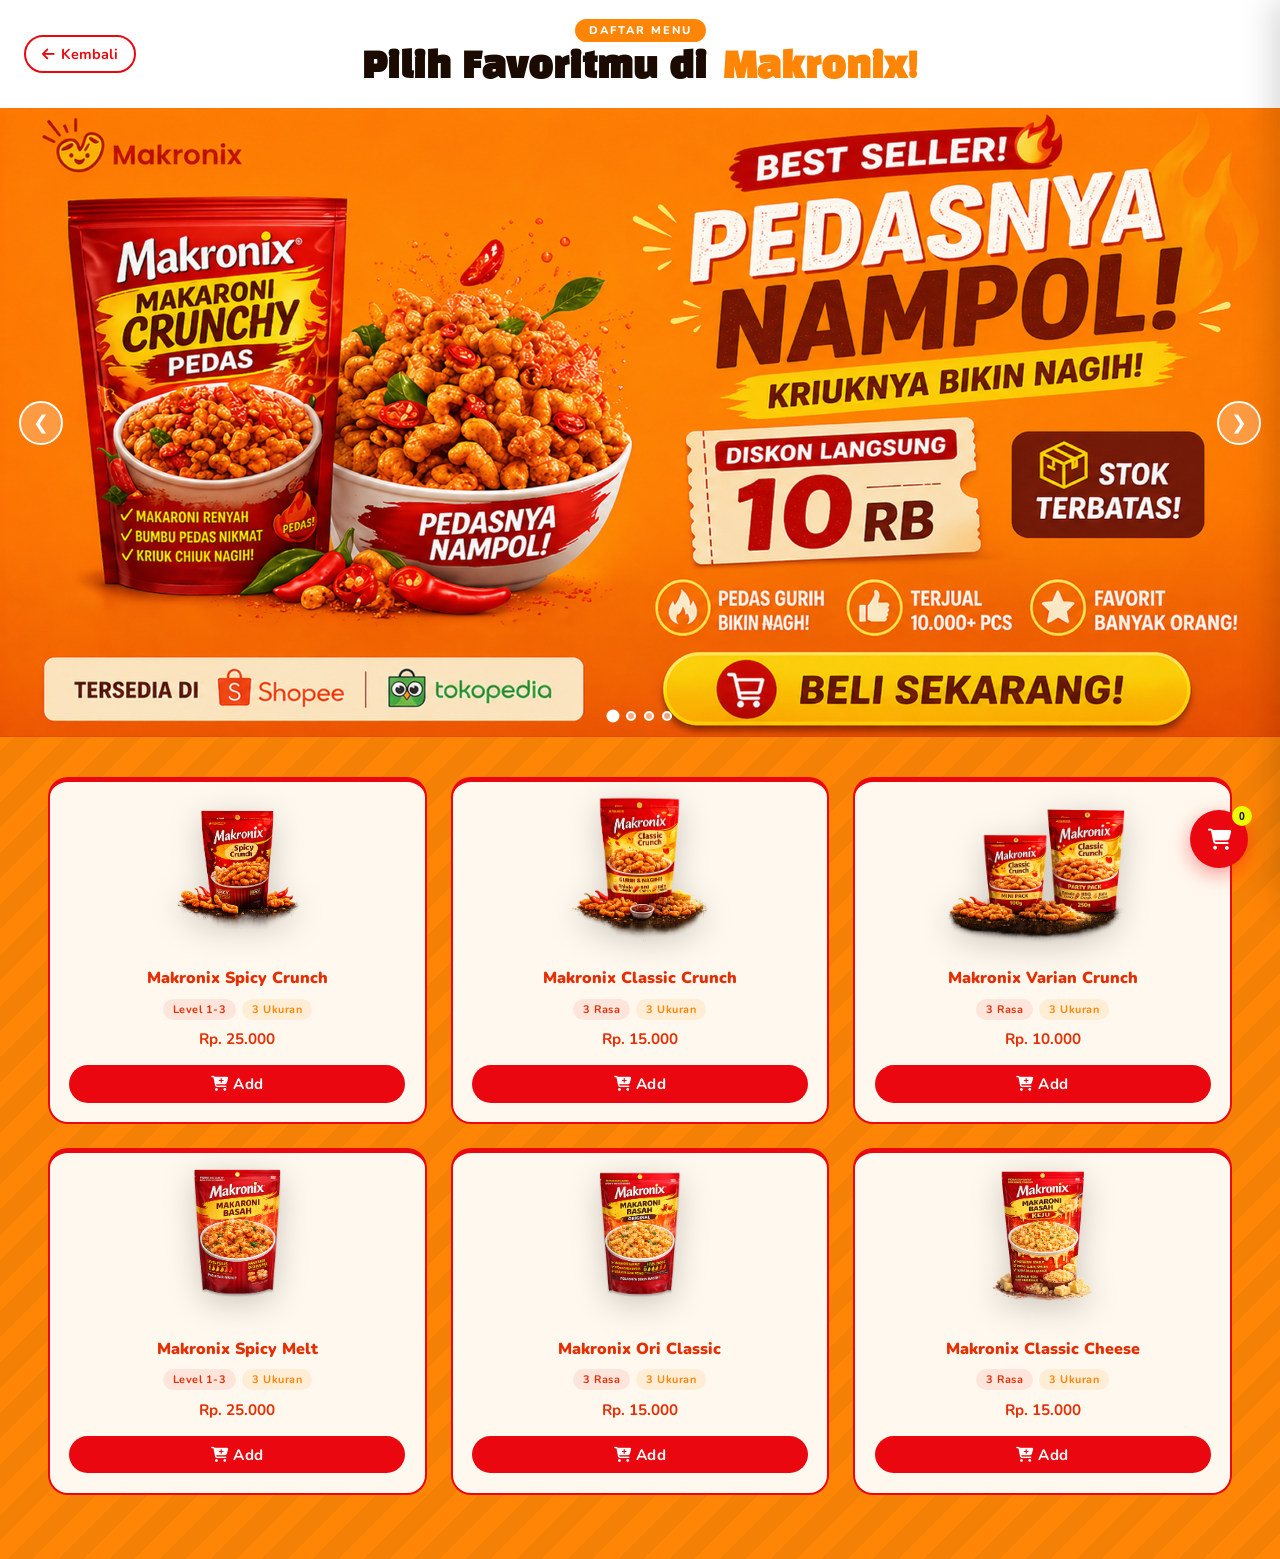
==== commit c7485201: "style: menambah badge dan border di kartu menu" ====
--- a/menu/index.html
+++ b/menu/index.html
@@ -47,41 +47,98 @@
         <div class="menu-card">
             <img src="/assets/menu/Makronix-Spicy-Crunch.png" alt="Makronix Spicy Crunch">
             <h2>Makronix Spicy Crunch</h2>
+            <div class="card-badges">
+                <span class="card-variant-hint">Level 1-3</span>
+                <span class="card-size-hint">3 Ukuran</span>
+            </div>
             <h2>Rp. 25.000</h2>
             <button class="add-btn"><i class="fa-solid fa-cart-plus"></i> Add</button>
         </div>
         <div class="menu-card">
             <img src="/assets/menu/Makronix-Classic-Crunch.png" alt="Makronix Classic Crunch">
             <h2>Makronix Classic Crunch</h2>
+            <div class="card-badges">
+                <span class="card-variant-hint">3 Rasa</span>
+                <span class="card-size-hint">3 Ukuran</span>
+            </div>
             <h2>Rp. 15.000</h2>
             <button class="add-btn"><i class="fa-solid fa-cart-plus"></i> Add</button>
         </div>
         <div class="menu-card">
             <img src="/assets/menu/Makronix-Varian-Crunch.png" alt="Makronix Varian Crunch">
             <h2>Makronix Varian Crunch</h2>
+            <div class="card-badges">
+                <span class="card-variant-hint">3 Rasa</span>
+                <span class="card-size-hint">3 Ukuran</span>
+            </div>
             <h2>Rp. 10.000</h2>
             <button class="add-btn"><i class="fa-solid fa-cart-plus"></i> Add</button>
         </div>
         <div class="menu-card">
             <img src="/assets/menu/Makronix-Spicy-Melt.png" alt="Makronix Spicy Melt">
             <h2>Makronix Spicy Melt</h2>
+            <div class="card-badges">
+                <span class="card-variant-hint">Level 1-3</span>
+                <span class="card-size-hint">3 Ukuran</span>
+            </div>
             <h2>Rp. 25.000</h2>
             <button class="add-btn"><i class="fa-solid fa-cart-plus"></i> Add</button>
         </div>
         <div class="menu-card">
             <img src="/assets/menu/Makronix-Ori-Classic.png" alt="Makronix Ori Classic">
             <h2>Makronix Ori Classic</h2>
+            <div class="card-badges">
+                <span class="card-variant-hint">3 Rasa</span>
+                <span class="card-size-hint">3 Ukuran</span>
+            </div>
             <h2>Rp. 15.000</h2>
             <button class="add-btn"><i class="fa-solid fa-cart-plus"></i> Add</button>
         </div>
         <div class="menu-card">
             <img src="/assets/menu/Makronix-CLassic-Cheese.png" alt="Makronix Classic Cheese">
             <h2>Makronix Classic Cheese</h2>
+            <div class="card-badges">
+                <span class="card-variant-hint">3 Rasa</span>
+                <span class="card-size-hint">3 Ukuran</span>
+            </div>
             <h2>Rp. 15.000</h2>
             <button class="add-btn"><i class="fa-solid fa-cart-plus"></i> Add</button>
         </div>
     </section>
+    <!-- Floating Cart Button -->
+    <button class="cart-fab" id="cartFab">
+        <i class="fa-solid fa-cart-shopping"></i>
+        <span class="cart-badge" id="cartBadge">0</span>
+    </button>
+
+    <!-- Cart Drawer -->
+    <div class="cart-overlay" id="cartOverlay"></div>
+    <div class="cart-drawer" id="cartDrawer">
+        <div class="cart-drawer-header">
+            <h2>Keranjang</h2>
+            <button class="cart-close" id="cartClose"><i class="fa-solid fa-xmark"></i></button>
+        </div>
+
+        <div class="cart-items" id="cartItems">
+
+        </div>
+
+        <div class="cart-footer" id="cartFooter">
+            <div class="cart-total">
+                <span>Total</span>
+                <strong id="cartTotal">Rp. 0</strong>
+            </div>
+            <div class="cart-wa-wrap">
+                <label>Pesan WA:</label>
+                <textarea id="waMessage" rows="5"></textarea>
+            </div>
+            <button class="cart-send-btn" id="cartSend">
+                <i class="fa-brands fa-whatsapp"></i> Kirim ke WhatsApp
+            </button>
+        </div>
+    </div>
     <script src="/menu/script.js"></script>
+    <script src="/menu/cart.js"></script>
 </body>
 
 </html>
--- a/menu/style.css
+++ b/menu/style.css
@@ -1,9 +1,3 @@
-/* ============================================
-   menu.css — Halaman Menu Makronix
-   Gunakan bersama style.css (root variables)
-   ============================================ */
-
-/* Import root variables dari style.css jika dipakai standalone */
 :root {
     --max-w: 1400px;
     --px: clamp(1.5rem, 4vw, 3rem);
@@ -16,9 +10,6 @@
     --color-white:        #ffffff;
 }
 
-/* ============================================
-   BASE
-   ============================================ */
 *, *::before, *::after {
     margin: 0;
     padding: 0;
@@ -118,14 +109,13 @@
     gap: 1.5rem;
 }
 
-/* ============================================
-   MENU CARD
-   ============================================ */
 .menu-card {
     background: var(--color-bg-warm);
-    border-top: 30px solid var(--color-primary-dark);
+    border: 2px solid var(--color-primary);
+    border-top: 5px solid var(--color-primary); /* lebih tebal di atas */
     border-radius: 20px;
-    padding: 1.4rem 1.2rem 1.2rem;
+    padding: 0 1.2rem 1.2rem; 
+    overflow: hidden; 
 
     display: flex;
     flex-direction: column;
@@ -135,6 +125,35 @@
 
     transition: transform 0.25s ease, box-shadow 0.25s ease;
     cursor: pointer;
+}
+
+.card-badges {
+    display: flex;
+    gap: 6px;
+    justify-content: center;
+    flex-wrap: wrap;
+}
+
+.card-variant-hint {
+    display: inline-block;
+    background: rgba(234,7,15,0.08);
+    color: var(--color-primary-dark);
+    font-size: 0.68rem;
+    font-weight: 700;
+    padding: 3px 10px;
+    border-radius: 999px;
+    letter-spacing: 0.5px;
+}
+
+.card-size-hint {
+    display: inline-block;
+    background: rgba(255,133,6,0.1);
+    color: var(--color-secondary);
+    font-size: 0.68rem;
+    font-weight: 700;
+    padding: 3px 10px;
+    border-radius: 999px;
+    letter-spacing: 0.5px;
 }
 
 .menu-card:hover {
@@ -166,7 +185,7 @@
 /* Nama produk */
 .menu-card h2:first-of-type {
     font-size: 1rem;
-    font-weight: 800;
+    font-weight: 1000;
     color: var(--color-primary-dark);
     line-height: 1.3;
     margin-top: 0.4rem;
@@ -370,4 +389,317 @@
         height: 36px;
         font-size: 1rem;
     }
+}
+
+/* ============================================
+   FLOATING CART
+   ============================================ */
+.cart-fab {
+    position: fixed;
+    bottom: 2rem;
+    right: 2rem;
+    width: 58px;
+    height: 58px;
+    border-radius: 50%;
+    background: var(--color-primary);
+    color: var(--color-white);
+    border: none;
+    font-size: 1.3rem;
+    cursor: pointer;
+    display: flex;
+    align-items: center;
+    justify-content: center;
+    box-shadow: 0 6px 20px rgba(234,7,15,0.4);
+    z-index: 999;
+    transition: transform 0.2s ease, background 0.2s ease;
+}
+
+.cart-fab:hover {
+    background: var(--color-primary-dark);
+    transform: scale(1.08);
+}
+
+.cart-badge {
+    position: absolute;
+    top: -4px;
+    right: -4px;
+    background: var(--color-accent);
+    color: var(--color-text);
+    font-size: 0.65rem;
+    font-weight: 900;
+    min-width: 20px;
+    height: 20px;
+    border-radius: 999px;
+    display: flex;
+    align-items: center;
+    justify-content: center;
+    padding: 0 4px;
+}
+
+/* ============================================
+   CART OVERLAY + DRAWER
+   ============================================ */
+.cart-overlay {
+    position: fixed;
+    inset: 0;
+    background: rgba(0,0,0,0.4);
+    backdrop-filter: blur(3px);
+    z-index: 1000;
+    opacity: 0;
+    pointer-events: none;
+    transition: opacity 0.3s ease;
+}
+
+.cart-overlay.active {
+    opacity: 1;
+    pointer-events: all;
+}
+
+.cart-drawer {
+    position: fixed;
+    top: 0;
+    right: 0;
+    width: 420px;
+    max-width: 100vw;
+    height: 100vh;
+    background: var(--color-bg-warm);
+    z-index: 1001;
+    display: flex;
+    flex-direction: column;
+    transform: translateX(100%);
+    transition: transform 0.35s cubic-bezier(0.4,0,0.2,1);
+    box-shadow: -8px 0 30px rgba(0,0,0,0.15);
+}
+
+.cart-drawer.active {
+    transform: translateX(0);
+}
+
+.cart-drawer-header {
+    display: flex;
+    align-items: center;
+    justify-content: space-between;
+    padding: 1.2rem 1.5rem;
+    border-bottom: 2px solid rgba(234,7,15,0.1);
+    background: var(--color-white);
+}
+
+.cart-drawer-header h2 {
+    font-family: 'Black Han Sans', sans-serif;
+    font-size: 1.3rem;
+    color: var(--color-primary);
+}
+
+.cart-close {
+    background: none;
+    border: none;
+    font-size: 1.3rem;
+    color: var(--color-text);
+    cursor: pointer;
+    padding: 4px 8px;
+    border-radius: 8px;
+    transition: background 0.2s;
+}
+
+.cart-close:hover { background: rgba(0,0,0,0.06); }
+
+/* ============================================
+   CART ITEMS
+   ============================================ */
+.cart-items {
+    flex: 1;
+    overflow-y: auto;
+    padding: 1rem 1.2rem;
+    display: flex;
+    flex-direction: column;
+    gap: 1rem;
+}
+
+.cart-empty {
+    text-align: center;
+    color: #999;
+    margin-top: 3rem;
+    font-size: 0.95rem;
+}
+
+.cart-item {
+    background: var(--color-white);
+    border-radius: 14px;
+    padding: 1rem;
+    display: flex;
+    flex-direction: column;
+    gap: 0.6rem;
+    box-shadow: 0 2px 8px rgba(0,0,0,0.06);
+}
+
+.cart-item-top {
+    display: flex;
+    align-items: center;
+    justify-content: space-between;
+    gap: 0.5rem;
+}
+
+.cart-item-name {
+    font-weight: 800;
+    font-size: 0.95rem;
+    color: var(--color-primary-dark);
+    flex: 1;
+}
+
+.cart-item-remove {
+    background: none;
+    border: none;
+    color: #ccc;
+    cursor: pointer;
+    font-size: 1rem;
+    transition: color 0.2s;
+}
+
+.cart-item-remove:hover { color: var(--color-primary); }
+
+.cart-item-selectors {
+    display: flex;
+    flex-wrap: wrap;
+    gap: 0.5rem;
+}
+
+.cart-item-selectors label {
+    font-size: 0.75rem;
+    font-weight: 700;
+    color: #888;
+    display: flex;
+    align-items: center;
+    gap: 4px;
+}
+
+.cart-item-selectors select {
+    border: 1.5px solid #e0d8cc;
+    border-radius: 8px;
+    padding: 3px 8px;
+    font-family: 'Nunito', sans-serif;
+    font-size: 0.8rem;
+    font-weight: 700;
+    color: var(--color-text);
+    background: var(--color-bg-warm);
+    cursor: pointer;
+}
+
+.cart-item-bottom {
+    display: flex;
+    align-items: center;
+    justify-content: space-between;
+}
+
+.cart-item-price {
+    font-weight: 800;
+    font-size: 0.95rem;
+    color: var(--color-primary);
+}
+
+.cart-qty {
+    display: flex;
+    align-items: center;
+    gap: 8px;
+}
+
+.cart-qty button {
+    width: 28px;
+    height: 28px;
+    border-radius: 50%;
+    border: 2px solid var(--color-primary);
+    background: none;
+    color: var(--color-primary);
+    font-size: 1rem;
+    font-weight: 900;
+    cursor: pointer;
+    display: flex;
+    align-items: center;
+    justify-content: center;
+    transition: background 0.2s, color 0.2s;
+}
+
+.cart-qty button:hover {
+    background: var(--color-primary);
+    color: var(--color-white);
+}
+
+.cart-qty span {
+    font-weight: 800;
+    font-size: 1rem;
+    min-width: 24px;
+    text-align: center;
+}
+
+/* ============================================
+   CART FOOTER
+   ============================================ */
+.cart-footer {
+    padding: 1rem 1.2rem 1.5rem;
+    border-top: 2px solid rgba(234,7,15,0.1);
+    background: var(--color-white);
+    display: flex;
+    flex-direction: column;
+    gap: 0.8rem;
+}
+
+.cart-total {
+    display: flex;
+    justify-content: space-between;
+    align-items: center;
+    font-size: 1rem;
+    font-weight: 700;
+}
+
+.cart-total strong {
+    font-size: 1.2rem;
+    color: var(--color-primary);
+}
+
+.cart-wa-wrap label {
+    font-size: 0.75rem;
+    font-weight: 800;
+    color: #888;
+    display: block;
+    margin-bottom: 4px;
+}
+
+.cart-wa-wrap textarea {
+    width: 100%;
+    border: 1.5px solid #e0d8cc;
+    border-radius: 10px;
+    padding: 0.6rem 0.8rem;
+    font-family: 'Nunito', sans-serif;
+    font-size: 0.8rem;
+    color: var(--color-text);
+    background: var(--color-bg-warm);
+    resize: vertical;
+    line-height: 1.5;
+}
+
+.cart-send-btn {
+    width: 100%;
+    padding: 0.75rem;
+    border: none;
+    border-radius: 999px;
+    background: #25D366;
+    color: var(--color-white);
+    font-family: 'Nunito', sans-serif;
+    font-size: 1rem;
+    font-weight: 800;
+    cursor: pointer;
+    display: flex;
+    align-items: center;
+    justify-content: center;
+    gap: 8px;
+    transition: background 0.2s, transform 0.2s;
+}
+
+.cart-send-btn:hover {
+    background: #1ebe5d;
+    transform: scale(0.98);
+}
+
+@media (max-width: 480px) {
+    .cart-drawer { width: 100vw; }
+    .cart-fab { bottom: 1.5rem; right: 1.5rem; }
 }
